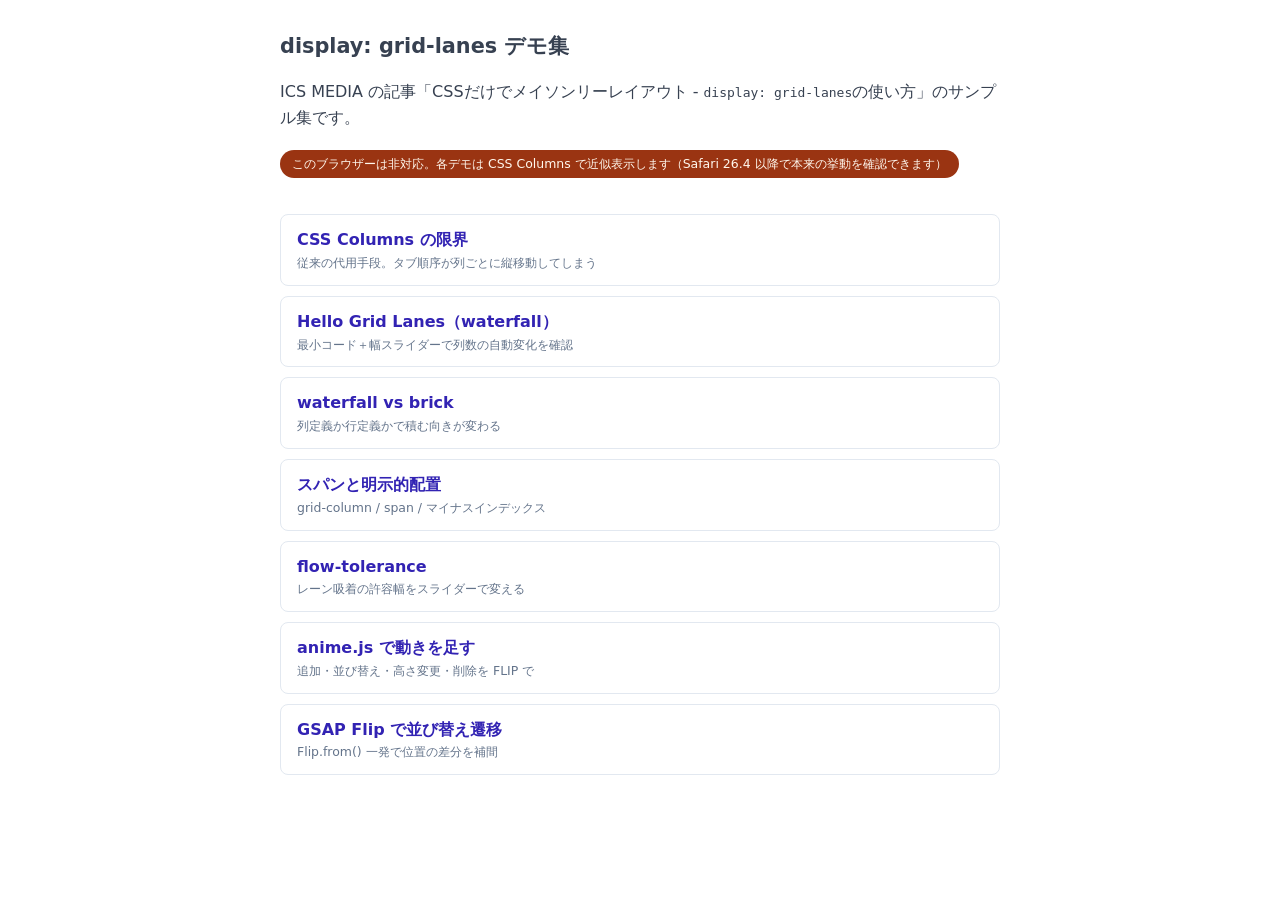
==== index.html @ be882979 "デモ作成" ====
<!DOCTYPE html>
<html lang="ja">
  <head>
    <meta charset="utf-8" />
    <meta name="viewport" content="width=device-width, initial-scale=1" />
    <title>display: grid-lanes デモ集</title>
    <link rel="stylesheet" href="./style.css" />
  </head>
  <body>
    <div class="index-wrap">
      <h1>display: grid-lanes デモ集</h1>
      <p>
        ICS MEDIA の記事「CSSだけでメイソンリーレイアウト -
        <code>display: grid-lanes</code>の使い方」のサンプル集です。
      </p>
      <div id="support" class="support-badge">検出中…</div>

      <ul class="demo-list">
        <li>
          <a href="./columns.html">
            <strong>CSS Columns の限界</strong>
            <span>従来の代用手段。タブ順序が列ごとに縦移動してしまう</span>
          </a>
        </li>
        <li>
          <a href="./waterfall.html">
            <strong>Hello Grid Lanes（waterfall）</strong>
            <span>最小コード＋幅スライダーで列数の自動変化を確認</span>
          </a>
        </li>
        <li>
          <a href="./brick.html">
            <strong>waterfall vs brick</strong>
            <span>列定義か行定義かで積む向きが変わる</span>
          </a>
        </li>
        <li>
          <a href="./span.html">
            <strong>スパンと明示的配置</strong>
            <span>grid-column / span / マイナスインデックス</span>
          </a>
        </li>
        <li>
          <a href="./tolerance.html">
            <strong>flow-tolerance</strong>
            <span>レーン吸着の許容幅をスライダーで変える</span>
          </a>
        </li>
        <li>
          <a href="./animejs.html">
            <strong>anime.js で動きを足す</strong>
            <span>追加・並び替え・高さ変更・削除を FLIP で</span>
          </a>
        </li>
        <li>
          <a href="./gsap-flip.html">
            <strong>GSAP Flip で並び替え遷移</strong>
            <span>Flip.from() 一発で位置の差分を補間</span>
          </a>
        </li>
      </ul>
    </div>

    <script>
      const badge = document.getElementById("support");
      const ok =
        typeof CSS !== "undefined" &&
        CSS.supports &&
        CSS.supports("display", "grid-lanes");
      if (ok) {
        badge.textContent =
          "このブラウザーは display: grid-lanes に対応しています";
        badge.classList.add("ok");
      } else {
        badge.textContent =
          "このブラウザーは非対応。各デモは CSS Columns で近似表示します（Safari 26.4 以降で本来の挙動を確認できます）";
        badge.classList.add("warn");
      }
    </script>
  </body>
</html>
---- style.css ----
/* 共有スタイル — display: grid-lanes デモ集 */

:root {
  --accent: #6366f1;
  --accent-deep: #3223b3;
  --ink: #374151;
  --ink-sub: #64748b;
  --border: #e2e8f0;
}

* {
  box-sizing: border-box;
}

body {
  margin: 0;
  padding: 16px;
  font-family: "Helvetica Neue", "Hiragino Sans", "Noto Sans JP", system-ui,
    sans-serif;
  color: var(--ink);
  background: #ffffff;
  line-height: 1.6;
  -webkit-font-smoothing: antialiased;
}

.demo-head {
  margin: 0 0 12px;
  font-size: 0.82rem;
  color: var(--ink-sub);
}
.demo-head code {
  padding: 1px 5px;
  border-radius: 4px;
  background: #f1f5f9;
  font-family: "SFMono-Regular", Consolas, "JetBrains Mono", monospace;
  font-size: 0.92em;
  color: var(--accent-deep);
}

/* カード共通 */
.card {
  position: relative;
  display: flex;
  flex-direction: column;
  align-items: center;
  justify-content: center;
  border-radius: 8px;
  color: #1f2937;
  box-shadow: 0 1px 2px rgba(0, 0, 0, 0.06);
  overflow: hidden;
}
.badge {
  font-size: 1rem;
  font-weight: 700;
  color: rgba(0, 0, 0, 0.55);
}
.label {
  margin-top: 2px;
  font-size: 0.72rem;
  font-weight: 600;
  color: rgba(0, 0, 0, 0.5);
}
.label.accent {
  color: var(--accent);
}

/* 操作系 */
.controls {
  display: flex;
  align-items: center;
  flex-wrap: wrap;
  gap: 10px;
  margin-bottom: 10px;
  font-size: 0.82rem;
}
.controls label {
  display: flex;
  align-items: center;
  gap: 6px;
  cursor: pointer;
}
.controls strong {
  color: var(--accent);
}
button {
  padding: 5px 12px;
  border: 1px solid var(--border);
  border-radius: 6px;
  background: #ffffff;
  color: var(--ink);
  font-size: 0.8rem;
  font-weight: 500;
  cursor: pointer;
  box-shadow: 0 1px 2px rgba(0, 0, 0, 0.04);
  transition: background 0.15s, border-color 0.15s, color 0.15s;
}
button:hover {
  background: #f8fafc;
  border-color: var(--accent-deep);
  color: var(--accent-deep);
}
input[type="range"] {
  flex: 1;
  min-width: 120px;
  accent-color: var(--accent);
}
input[type="radio"] {
  accent-color: var(--accent);
}

.hint {
  margin: 10px 0 0;
  font-size: 0.74rem;
  color: var(--ink-sub);
}

/* 非対応ブラウザー向けの注記（grid-lanes が無いときだけ表示） */
.fallback-note {
  display: none;
  margin: 0 0 12px;
  padding: 8px 12px;
  border-radius: 6px;
  background: #fff7ed;
  color: #9a3412;
  font-size: 0.78rem;
}
@supports not (display: grid-lanes) {
  .fallback-note {
    display: block;
  }
}

/* ランディング */
.index-wrap {
  max-width: 720px;
  margin: 0 auto;
}
.index-wrap h1 {
  font-size: 1.3rem;
  font-weight: 600;
}
.support-badge {
  display: inline-block;
  margin: 4px 0 20px;
  padding: 4px 12px;
  border-radius: 999px;
  font-size: 0.78rem;
  font-weight: 500;
  background: #334155;
  color: #e2e8f0;
}
.support-badge.ok {
  background: #065f46;
  color: #ecfdf5;
}
.support-badge.warn {
  background: #9a3412;
  color: #fff7ed;
}
.demo-list {
  list-style: none;
  padding: 0;
  display: grid;
  gap: 10px;
}
.demo-list a {
  display: block;
  padding: 12px 16px;
  border: 1px solid var(--border);
  border-radius: 8px;
  text-decoration: none;
  color: var(--ink);
  transition: border-color 0.15s, box-shadow 0.15s;
}
.demo-list a:hover {
  border-color: var(--accent);
  box-shadow: 0 2px 10px rgba(99, 102, 241, 0.12);
}
.demo-list strong {
  color: var(--accent-deep);
}
.demo-list span {
  display: block;
  font-size: 0.78rem;
  color: var(--ink-sub);
}
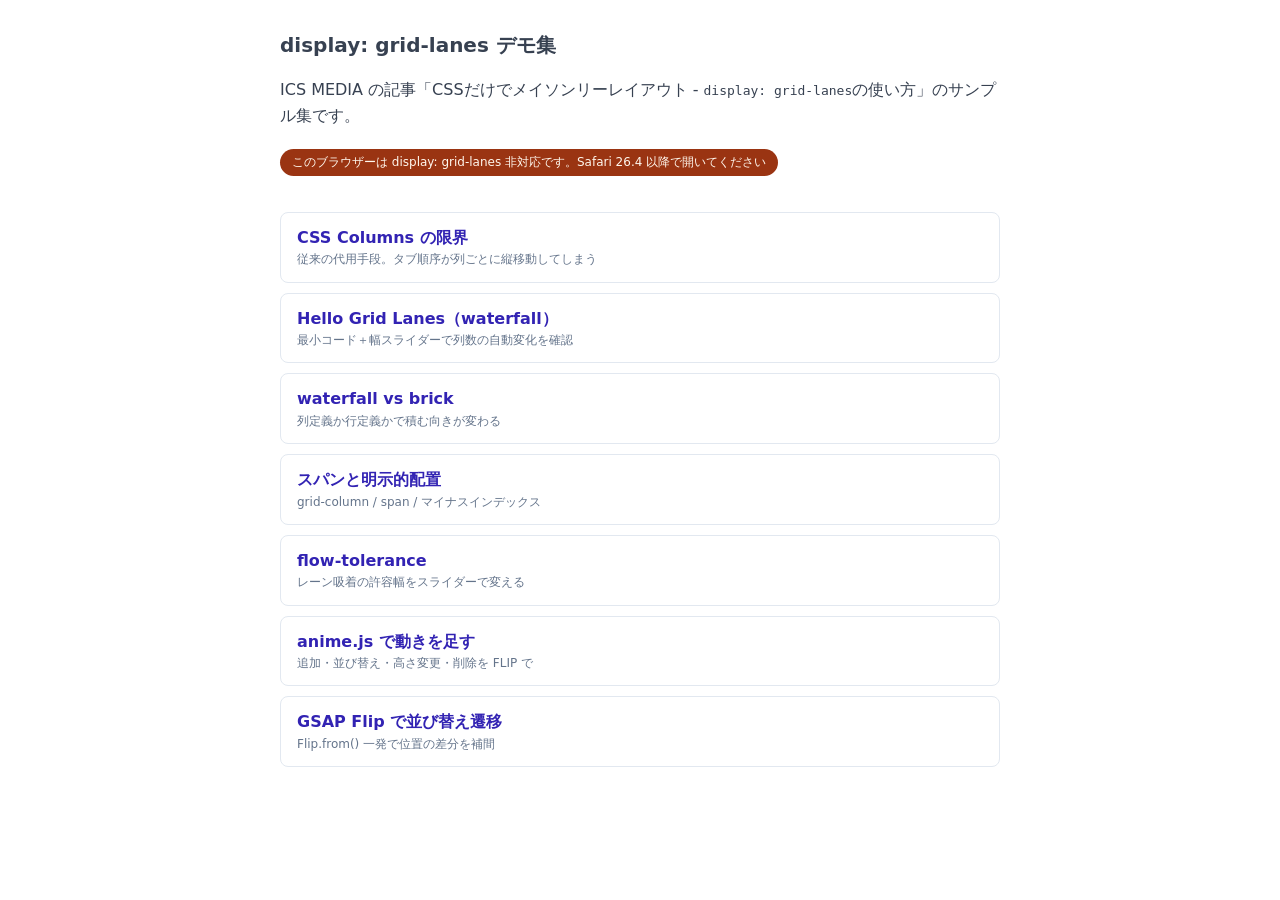
==== commit 9fd756ad: "update" ====
--- a/index.html
+++ b/index.html
@@ -73,7 +73,7 @@
         badge.classList.add("ok");
       } else {
         badge.textContent =
-          "このブラウザーは非対応。各デモは CSS Columns で近似表示します（Safari 26.4 以降で本来の挙動を確認できます）";
+          "このブラウザーは display: grid-lanes 非対応です。Safari 26.4 以降で開いてください";
         badge.classList.add("warn");
       }
     </script>
--- a/style.css
+++ b/style.css
@@ -25,15 +25,15 @@
 
 .demo-head {
   margin: 0 0 12px;
-  font-size: 0.82rem;
+  font-size: 0.875rem;
   color: var(--ink-sub);
 }
 .demo-head code {
-  padding: 1px 5px;
+  padding: 2px 6px;
   border-radius: 4px;
   background: #f1f5f9;
   font-family: "SFMono-Regular", Consolas, "JetBrains Mono", monospace;
-  font-size: 0.92em;
+  font-size: 0.875em;
   color: var(--accent-deep);
 }
 
@@ -56,7 +56,7 @@
 }
 .label {
   margin-top: 2px;
-  font-size: 0.72rem;
+  font-size: 0.75rem;
   font-weight: 600;
   color: rgba(0, 0, 0, 0.5);
 }
@@ -71,7 +71,7 @@
   flex-wrap: wrap;
   gap: 10px;
   margin-bottom: 10px;
-  font-size: 0.82rem;
+  font-size: 0.875rem;
 }
 .controls label {
   display: flex;
@@ -83,12 +83,12 @@
   color: var(--accent);
 }
 button {
-  padding: 5px 12px;
+  padding: 6px 12px;
   border: 1px solid var(--border);
   border-radius: 6px;
   background: #ffffff;
   color: var(--ink);
-  font-size: 0.8rem;
+  font-size: 0.875rem;
   font-weight: 500;
   cursor: pointer;
   box-shadow: 0 1px 2px rgba(0, 0, 0, 0.04);
@@ -110,24 +110,8 @@
 
 .hint {
   margin: 10px 0 0;
-  font-size: 0.74rem;
+  font-size: 0.75rem;
   color: var(--ink-sub);
-}
-
-/* 非対応ブラウザー向けの注記（grid-lanes が無いときだけ表示） */
-.fallback-note {
-  display: none;
-  margin: 0 0 12px;
-  padding: 8px 12px;
-  border-radius: 6px;
-  background: #fff7ed;
-  color: #9a3412;
-  font-size: 0.78rem;
-}
-@supports not (display: grid-lanes) {
-  .fallback-note {
-    display: block;
-  }
 }
 
 /* ランディング */
@@ -136,7 +120,7 @@
   margin: 0 auto;
 }
 .index-wrap h1 {
-  font-size: 1.3rem;
+  font-size: 1.25rem;
   font-weight: 600;
 }
 .support-badge {
@@ -144,7 +128,7 @@
   margin: 4px 0 20px;
   padding: 4px 12px;
   border-radius: 999px;
-  font-size: 0.78rem;
+  font-size: 0.75rem;
   font-weight: 500;
   background: #334155;
   color: #e2e8f0;
@@ -181,6 +165,6 @@
 }
 .demo-list span {
   display: block;
-  font-size: 0.78rem;
+  font-size: 0.75rem;
   color: var(--ink-sub);
 }
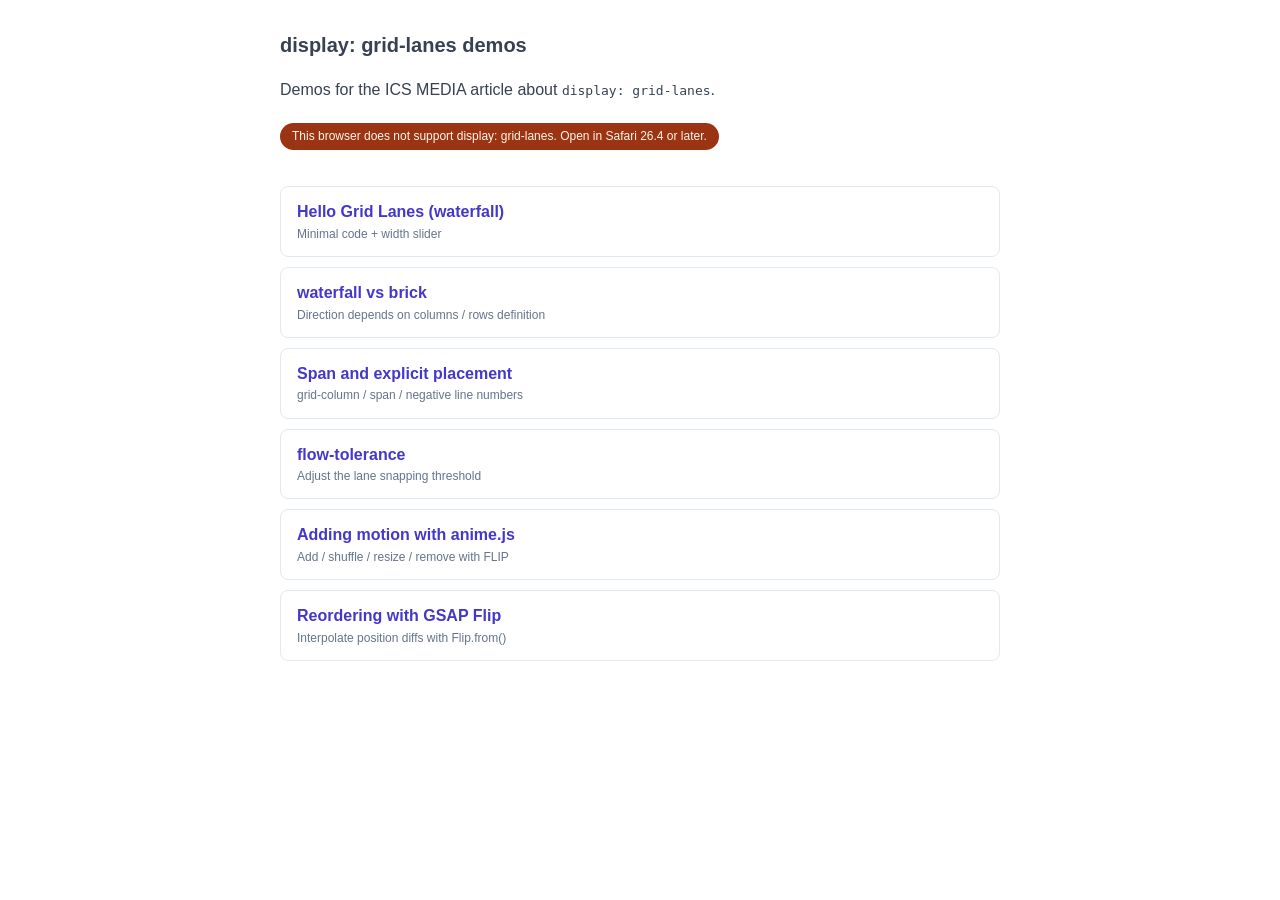
==== commit 9d652941: "英語化" ====
--- a/index.html
+++ b/index.html
@@ -1,81 +1,65 @@
 <!DOCTYPE html>
-<html lang="ja">
+<html lang="en">
   <head>
     <meta charset="utf-8" />
     <meta name="viewport" content="width=device-width, initial-scale=1" />
-    <title>display: grid-lanes デモ集</title>
+    <title>display: grid-lanes demos</title>
     <link rel="stylesheet" href="./style.css" />
   </head>
   <body>
     <div class="index-wrap">
-      <h1>display: grid-lanes デモ集</h1>
+      <h1>display: grid-lanes demos</h1>
       <p>
-        ICS MEDIA の記事「CSSだけでメイソンリーレイアウト -
-        <code>display: grid-lanes</code>の使い方」のサンプル集です。
+        Demos for the ICS MEDIA article about
+        <code>display: grid-lanes</code>.
       </p>
-      <div id="support" class="support-badge">検出中…</div>
+      <div class="support-badge ok">
+        This browser supports display: grid-lanes
+      </div>
+      <div class="support-badge warn">
+        This browser does not support display: grid-lanes. Open in Safari 26.4
+        or later.
+      </div>
 
       <ul class="demo-list">
         <li>
-          <a href="./columns.html">
-            <strong>CSS Columns の限界</strong>
-            <span>従来の代用手段。タブ順序が列ごとに縦移動してしまう</span>
-          </a>
-        </li>
-        <li>
           <a href="./waterfall.html">
-            <strong>Hello Grid Lanes（waterfall）</strong>
-            <span>最小コード＋幅スライダーで列数の自動変化を確認</span>
+            <strong>Hello Grid Lanes (waterfall)</strong>
+            <span>Minimal code + width slider</span>
           </a>
         </li>
         <li>
           <a href="./brick.html">
             <strong>waterfall vs brick</strong>
-            <span>列定義か行定義かで積む向きが変わる</span>
+            <span>Direction depends on columns / rows definition</span>
           </a>
         </li>
         <li>
           <a href="./span.html">
-            <strong>スパンと明示的配置</strong>
-            <span>grid-column / span / マイナスインデックス</span>
+            <strong>Span and explicit placement</strong>
+            <span>grid-column / span / negative line numbers</span>
           </a>
         </li>
         <li>
           <a href="./tolerance.html">
             <strong>flow-tolerance</strong>
-            <span>レーン吸着の許容幅をスライダーで変える</span>
+            <span>Adjust the lane snapping threshold</span>
           </a>
         </li>
         <li>
           <a href="./animejs.html">
-            <strong>anime.js で動きを足す</strong>
-            <span>追加・並び替え・高さ変更・削除を FLIP で</span>
+            <strong>Adding motion with anime.js</strong>
+            <span>Add / shuffle / resize / remove with FLIP</span>
           </a>
         </li>
         <li>
           <a href="./gsap-flip.html">
-            <strong>GSAP Flip で並び替え遷移</strong>
-            <span>Flip.from() 一発で位置の差分を補間</span>
+            <strong>Reordering with GSAP Flip</strong>
+            <span>Interpolate position diffs with Flip.from()</span>
           </a>
         </li>
       </ul>
     </div>
 
-    <script>
-      const badge = document.getElementById("support");
-      const ok =
-        typeof CSS !== "undefined" &&
-        CSS.supports &&
-        CSS.supports("display", "grid-lanes");
-      if (ok) {
-        badge.textContent =
-          "このブラウザーは display: grid-lanes に対応しています";
-        badge.classList.add("ok");
-      } else {
-        badge.textContent =
-          "このブラウザーは display: grid-lanes 非対応です。Safari 26.4 以降で開いてください";
-        badge.classList.add("warn");
-      }
-    </script>
   </body>
 </html>
--- a/style.css
+++ b/style.css
@@ -2,7 +2,7 @@
 
 :root {
   --accent: #6366f1;
-  --accent-deep: #3223b3;
+  --accent-deep: #4338ca;
   --ink: #374151;
   --ink-sub: #64748b;
   --border: #e2e8f0;
@@ -15,8 +15,7 @@
 body {
   margin: 0;
   padding: 16px;
-  font-family: "Helvetica Neue", "Hiragino Sans", "Noto Sans JP", system-ui,
-    sans-serif;
+  font-family: sans-serif;
   color: var(--ink);
   background: #ffffff;
   line-height: 1.6;
@@ -25,16 +24,17 @@
 
 .demo-head {
   margin: 0 0 12px;
-  font-size: 0.875rem;
+  font-size: 1rem;
   color: var(--ink-sub);
-}
-.demo-head code {
-  padding: 2px 6px;
-  border-radius: 4px;
-  background: #f1f5f9;
-  font-family: "SFMono-Regular", Consolas, "JetBrains Mono", monospace;
-  font-size: 0.875em;
-  color: var(--accent-deep);
+
+  code {
+    padding: 2px 6px;
+    border-radius: 4px;
+    background: #f1f5f9;
+    font-family: monospace;
+    font-size: 0.875em;
+    color: var(--accent-deep);
+  }
 }
 
 /* カード共通 */
@@ -46,22 +46,23 @@
   justify-content: center;
   border-radius: 8px;
   color: #1f2937;
-  box-shadow: 0 1px 2px rgba(0, 0, 0, 0.06);
+  box-shadow: 0 1px 2px rgb(0 0 0 / 5%);
   overflow: hidden;
 }
 .badge {
   font-size: 1rem;
-  font-weight: 700;
-  color: rgba(0, 0, 0, 0.55);
+  font-weight: bold;
+  color: rgb(0 0 0 / 50%);
 }
 .label {
   margin-top: 2px;
   font-size: 0.75rem;
-  font-weight: 600;
-  color: rgba(0, 0, 0, 0.5);
-}
-.label.accent {
-  color: var(--accent);
+  font-weight: bold;
+  color: rgb(0 0 0 / 50%);
+
+  &.accent {
+    color: var(--accent);
+  }
 }
 
 /* 操作系 */
@@ -71,16 +72,17 @@
   flex-wrap: wrap;
   gap: 10px;
   margin-bottom: 10px;
-  font-size: 0.875rem;
-}
-.controls label {
-  display: flex;
-  align-items: center;
-  gap: 6px;
-  cursor: pointer;
-}
-.controls strong {
-  color: var(--accent);
+  font-size: 1rem;
+
+  label {
+    display: flex;
+    align-items: center;
+    gap: 6px;
+    cursor: pointer;
+  }
+  strong {
+    color: var(--accent);
+  }
 }
 button {
   padding: 6px 12px;
@@ -88,16 +90,16 @@
   border-radius: 6px;
   background: #ffffff;
   color: var(--ink);
-  font-size: 0.875rem;
-  font-weight: 500;
+  font-size: 1rem;
   cursor: pointer;
-  box-shadow: 0 1px 2px rgba(0, 0, 0, 0.04);
-  transition: background 0.15s, border-color 0.15s, color 0.15s;
-}
-button:hover {
-  background: #f8fafc;
-  border-color: var(--accent-deep);
-  color: var(--accent-deep);
+  box-shadow: 0 1px 2px rgb(0 0 0 / 5%);
+  transition: background 0.2s, border-color 0.2s, color 0.2s;
+
+  &:hover {
+    background: #f8fafc;
+    border-color: var(--accent-deep);
+    color: var(--accent-deep);
+  }
 }
 input[type="range"] {
   flex: 1;
@@ -118,53 +120,64 @@
 .index-wrap {
   max-width: 720px;
   margin: 0 auto;
-}
-.index-wrap h1 {
-  font-size: 1.25rem;
-  font-weight: 600;
+
+  h1 {
+    font-size: 1.25rem;
+  }
 }
 .support-badge {
-  display: inline-block;
+  display: none;
   margin: 4px 0 20px;
   padding: 4px 12px;
   border-radius: 999px;
   font-size: 0.75rem;
-  font-weight: 500;
-  background: #334155;
-  color: #e2e8f0;
-}
-.support-badge.ok {
-  background: #065f46;
-  color: #ecfdf5;
-}
-.support-badge.warn {
-  background: #9a3412;
-  color: #fff7ed;
+
+  /* 既定（非対応）は warn を表示し、@supports が成立したら ok に切り替える */
+  &.warn {
+    display: inline-block;
+    background: #9a3412;
+    color: #fff7ed;
+  }
+  &.ok {
+    background: #065f46;
+    color: #ecfdf5;
+  }
+
+  @supports (display: grid-lanes) {
+    &.ok {
+      display: inline-block;
+    }
+    &.warn {
+      display: none;
+    }
+  }
 }
 .demo-list {
   list-style: none;
   padding: 0;
   display: grid;
   gap: 10px;
+
+  a {
+    display: block;
+    padding: 12px 16px;
+    border: 1px solid var(--border);
+    border-radius: 8px;
+    text-decoration: none;
+    color: var(--ink);
+    transition: border-color 0.2s, box-shadow 0.2s;
+
+    &:hover {
+      border-color: var(--accent);
+      box-shadow: 0 2px 10px rgb(99 102 241 / 10%);
+    }
+  }
+  strong {
+    color: var(--accent-deep);
+  }
+  span {
+    display: block;
+    font-size: 0.75rem;
+    color: var(--ink-sub);
+  }
 }
-.demo-list a {
-  display: block;
-  padding: 12px 16px;
-  border: 1px solid var(--border);
-  border-radius: 8px;
-  text-decoration: none;
-  color: var(--ink);
-  transition: border-color 0.15s, box-shadow 0.15s;
-}
-.demo-list a:hover {
-  border-color: var(--accent);
-  box-shadow: 0 2px 10px rgba(99, 102, 241, 0.12);
-}
-.demo-list strong {
-  color: var(--accent-deep);
-}
-.demo-list span {
-  display: block;
-  font-size: 0.75rem;
-  color: var(--ink-sub);
-}
